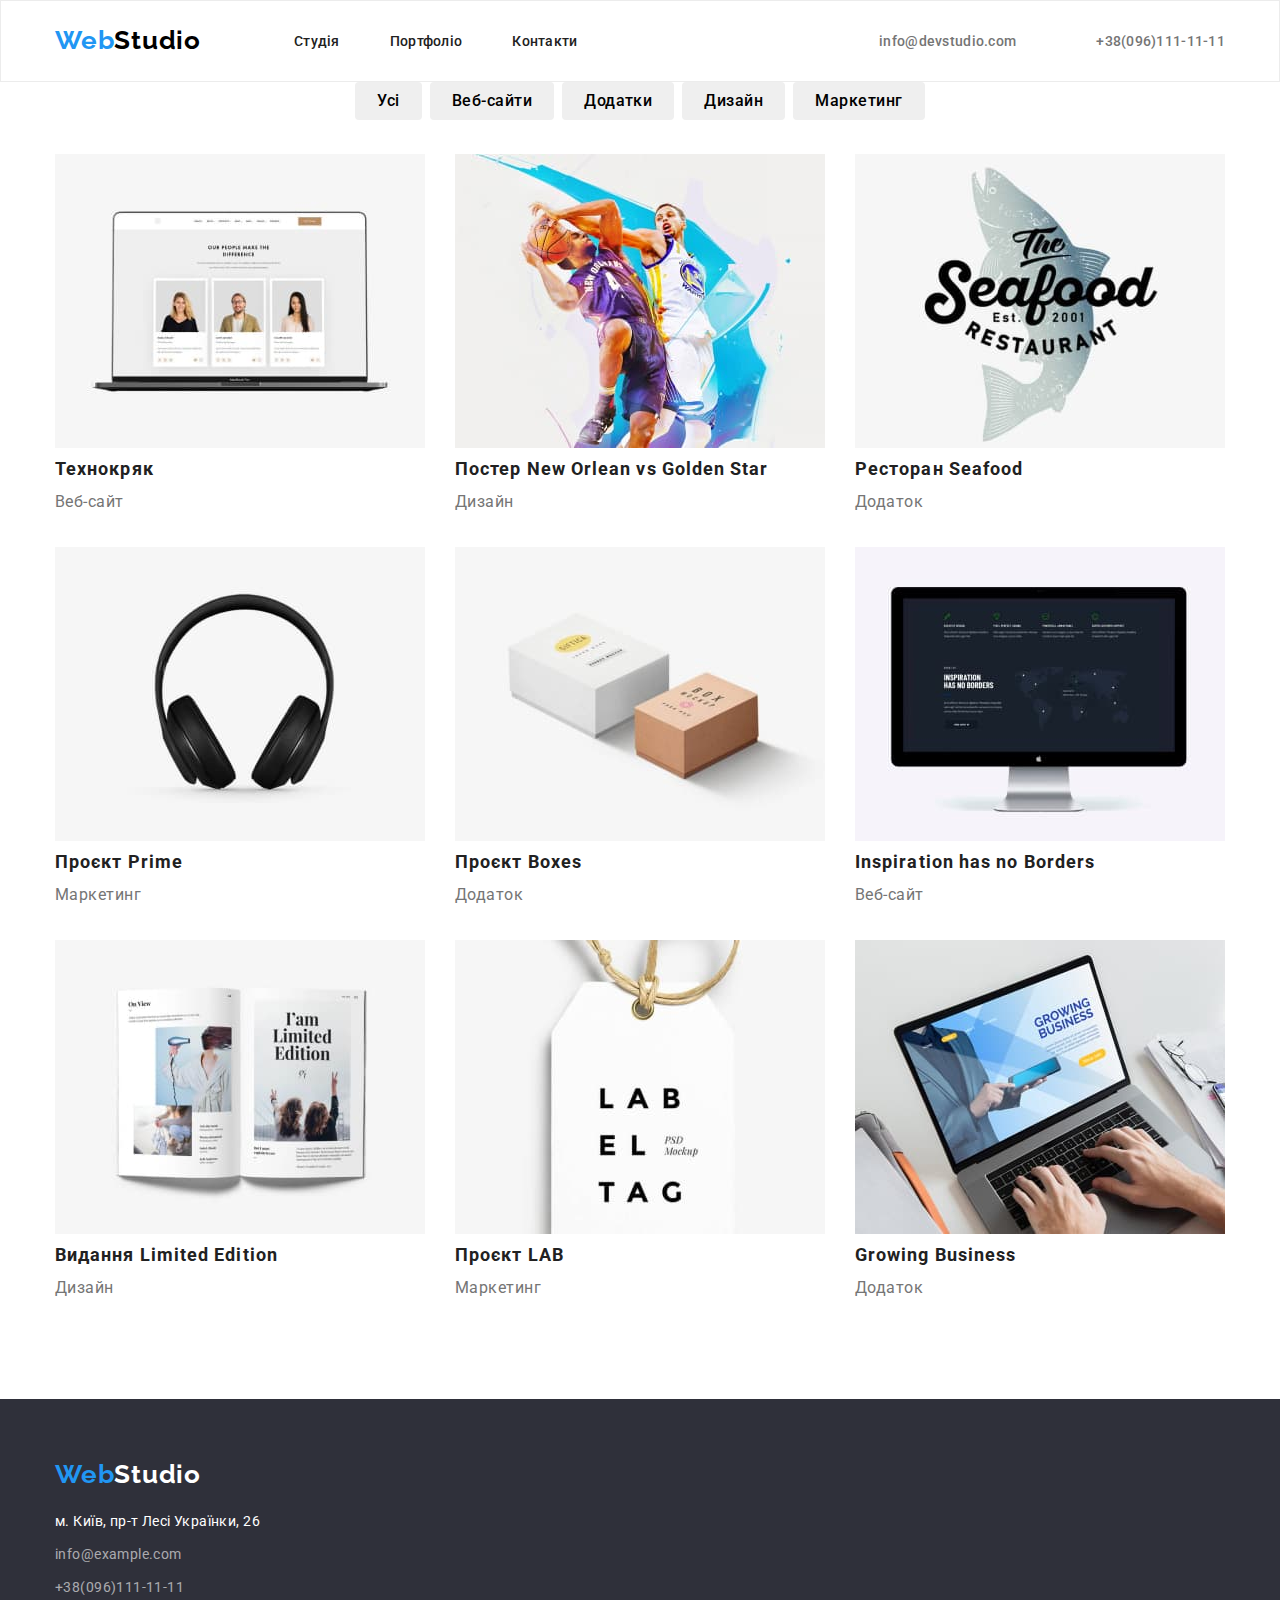
==== portfolio.html @ b7c4934e "goit-markup-hw-03" ====
<!DOCTYPE html>
<html lang="uk">
<head>
    <meta charset="UTF-8">
    <meta http-equiv="X-UA-Compatible" content="IE=edge">
    <meta name="viewport" content="width=device-width, initial-scale=1.0">
    <title>Portfolio</title>
    <link rel="preconnect" href="https://fonts.googleapis.com">
    <link rel="preconnect" href="https://fonts.gstatic.com" crossorigin>
    <link href="https://fonts.googleapis.com/css2?family=Raleway:wght@700&family=Roboto:wght@400;500;700;900&display=swap"
        rel="stylesheet">
        <link rel="stylesheet" href="https://cdnjs.cloudflare.com/ajax/libs/modern-normalize/1.1.0/modern-normalize.min.css">
    <link rel="stylesheet" href="./css/style.css">
</head>
<body>
<header class="page-header">
    <div class="container">
        <div class="page-nav">
            <a class="logo" href="/">
                <span class="logo-accent">Web</span>Studio
            </a>
            <nav class="nav">
                <ul class="nav-list">
                    <li class="item"><a class="menu-link" href="./index.html">Студія</a></li>
                    <li class="item"><a class="menu-link" href="./portfolio.html">Портфоліо</a></li>
                    <li class="item"><a class="menu-link" href="#">Контакти</a></li>
                </ul>
            </nav>
            <ul class="aut-nav">
                <li class="item-nav"><a class="contact-link" href="mailto:info@devstudio.com">info@devstudio.com</a>
                </li>
                <li class="item-nav"><a class="contact-link" href="tel:+380961111111">+38(096)111-11-11</a></li>
            </ul>
        </div>


    </div>
</header>

<main>
    <section class="department">
   <div class="container">
    <h1 class="department-title">Відділи</h1>
    <ul class="department-link">
        <li><button class="button-second" type="button">Усі</button></li>
        <li><button class="button-second" type="button">Веб-сайти</button></li>
        <li><button class="button-second" type="button">Додатки</button></li>
        <li><button class="button-second" type="button">Дизайн</button></li>
        <li><button class="button-second" type="button">Маркетинг</button></li>
    </ul>
   </div>


<!--section projects-->


<div class="container">
    <ul class="progects-list">
        <li  >
            <figure class="progect-item">
                <img src="./images/technocrat.jpg" alt="Технокряк" width="370" />
                <h3 class="projects-title">Технокряк</h3>
                <figcaption class="projects-text">Веб-сайт</figcaption>
            </figure>
        </li>
    
        <li  >
            <figure class="progect-item">
                <img src="./images/design-poster.jpg" alt="Постер New Orlean vs Golden Star" width="370" />
                <h3 class="projects-title">Постер New Orlean vs Golden Star</h3>
                <figcaption class="projects-text">Дизайн</figcaption>
            </figure>
        </li>
        <li  >
            <figure class="progect-item">
                <img src="./images/restaurant.jpg" alt="Ресторан Seafood" width="370" />
                <h3 class="projects-title">Ресторан Seafood</h3>
                <figcaption class="projects-text">Додаток</figcaption>
            </figure>
        </li>
        <li >
            <figure class="progect-item">
                <img src="./images/marketing.jpg" alt="Проєкт Prime" width="370" />
                <h3 class="projects-title">Проєкт Prime</h3>
                <figcaption class="projects-text">Маркетинг</figcaption>
            </figure>
        </li>
        <li >
            <figure class="progect-item">
                <img src="./images/box.jpg" alt="Проєкт Boxes" width="370" />
                <h3 class="projects-title">Проєкт Boxes</h3>
                <figcaption class="projects-text">Додаток</figcaption>
            </figure>
        </li>
    
        <li >
            <figure class="progect-item">
                <img src="./images/web-site.jpg" alt="Inspiration has no Borders" width="370" />
                <h3 class="projects-title">Inspiration has no Borders</h3>
                <figcaption class="projects-text">Веб-сайт</figcaption>
            </figure>
        </li>
        <li >
            <figure class="progect-item">
                <img src="./images/book.jpg" alt="Видання Limited Edition" width="370" />
                <h3 class="projects-title">Видання Limited Edition</h3>
                <figcaption class="projects-text">Дизайн</figcaption>
            </figure>
        </li>
        <li  >
            <figure class="progect-item">
                <img src="./images/lab.jpg" alt="Проєкт LAB" width="370" />
                <h3 class="projects-title">Проєкт LAB</h3>
                <figcaption class="projects-text">Маркетинг</figcaption>
            </figure>
        </li>
        <li  >
            <figure class="progect-item">
                <img src="./images/busines.jpg" alt="Growing Business" width="370" />
                <h3 class="projects-title">Growing Business</h3>
                <figcaption class="projects-text">Додаток</figcaption>
            </figure>
        </li>
    </ul>

</div>
</section>

    
</main>

<footer>

<div class="container">
    <a href="/" class="logo-white">
        <span class="logo-accent">Web</span>Studio
    </a>
    
    <address class="contacts">
        <ul>
            <li>
                <a class="link" href="https://goo.gl/maps/CEJdyvRehDyQKQgW8" target="_blank"
                    rel="noopenes noreferrer nofollow"> м. Київ, пр-т Лесі Українки, 26</a>
            </li>
            <li>
                <a class="link-footer" href="mailto:info@example.com">info@example.com</a>
            </li>
            <li>
                <a class="link-footer" href="tel:+380961111111">+38(096)111-11-11</a>
            </li>
    
    
        </ul>
    </address>

</div>

</footer>
</body>
</html>
---- css/style.css ----
* {
    box-sizing: border-box;
}
h1,
h2,
h3,
h4,
h5,
h6,
p,
ul {
    margin: 0;
    padding: 0;
}
:root {
 --primary-text-color: #212121;
 --secondary-text-color: #757575;
--hero-text-color:#ffffff;
--accent-text-color: #2196f3;
--black-text-color: #000000;
--primary-white-color: #f5f5f5;
--secondary-color: #2f303a;
--button: #F5F4FA;
--button-focus: #188CE8;
--secondary-button: #EEEEEE;
--border:#ECECEC;

}
body {
    background-color: var(--hero-text-color) ;
    color: var(--primary-text-color) ;
    font-family: 'Roboto', sans-serif;
    font-size: 14px;
    cursor: pointer;
    font-weight: 400;
}
ul {
    list-style: none;
}

/* навигация*/
.page-header{
    border: 1px solid var(--border);
}
.container {
    margin-left: auto;
    margin-right: auto;
    width: 1200px;
    padding: 0 15px;
}

.logo{
    display: block;
    font-family: 'Raleway';
        color: var(--black-text-color);
        font-weight: 700;
        font-size: 26px;
        line-height: 1.2;
        text-decoration: none;
        letter-spacing: 0.03em;
       
        margin-right: 93px;
        
       
}
/*.logo-accent{
    color: var(--accent-text-color) border: 1px solid #000000;
        text-shadow : 0px 4px 4px rgba(0, 0, 0, 0.25);
}
*/
.current-link,
.nav :hover,
.nav :focus{
    color: var(--accent-text-color);
}

.page-nav{
display: flex;
    
    align-items: center;
}
.nav-list{
    display: flex;


}


.menu-link {
    display: block;
    color: var(--primary-text-color);
    font-weight: 500;
    line-height: 1.15;
    letter-spacing: 0.02em;
    text-decoration: none;
    padding-top: 32px;
    padding-bottom: 32px;
    
}
.item:not(:last-child){
    margin-right: 50px;
}
.aut-nav {
    display: flex;
    gap: 30px;
    margin-left: auto ;
}
.aut-nav .item-nav + .item-nav{
    margin-left: 50px;
}

.contact-link{
    color: var(--secondary-text-color);
    font-weight: 500;
    line-height: 1.15;
    letter-spacing: 0.02em;
    text-decoration: none;
}




.aut-nav :hover,
.aut-nav :focus{
    color: var(--accent-text-color)
}
/* герой*/
.hero {
    background-color: var(--secondary-color);
    text-align: center;
}
.hero-titel{  
    margin-top: 0;
    margin-bottom: 30px;
    color: var(--hero-text-color);
        background-color: var(--secondary-color);
        font-family: 'Roboto';
            font-weight: 900;
            font-size: 44px;
            line-height: 60px;
            text-align: center;
            letter-spacing: 0.06em;
            text-transform: uppercase;
}
 /* описание компании */
.quality {
    border: 2px solid var(--border);
    
}
.qualiti-list{
    display: flex;
        gap: 30px;
}
.quality-title {
    padding-top: 94px;
    margin-bottom: 0;
    color: var(--primary-text-color);
        font-size: 14px;
        font-weight: 700;
        line-height: 1.15;
        letter-spacing: 0.03em;
        text-transform: uppercase;
}
.quality-text{
   margin-top: 10px;
   margin-bottom: 118px;
    color: var(--secondary-text-color);
    line-height: 1.7;
    letter-spacing: 0.03em;
}
/* які проекти*/


.work{
    
}
.work-title{
    
    
    margin-bottom: 0;
    color: var(--primary-text-color);
    font-weight: 700;
    font-size: 36px;
    line-height: 1.15;
    text-align: center;
    letter-spacing: 0.03em;
        
}
.work-list{
    display: flex;
        gap: 30px;
}
.work-img {
    margin-top: 50px;
    padding-bottom: 94px;
    
}



/* команда */
.team {
    
    background-color: var(--button);
    padding-bottom: 96px;
}
.team-title {
    padding-top: 94px;
        color: var(--primary-text-color);

        
            font-weight: 700;
            font-size: 36px;
            line-height: 1.16;
            text-align: center;
            letter-spacing: 0.03em;
}
.team-img  {
    margin-top: 50px;
    margin-bottom: 0px;
    
    display: inline-block;
        max-width: 270px;
        object-fit: cover;
    }

.conteiner-card{
    padding: 30px ;
    
        box-shadow: 0px 1px 3px rgba(0, 0, 0, 0.12), 0px 1px 1px rgba(0, 0, 0, 0.14), 0px 2px 1px rgba(0, 0, 0, 0.2);
        border-radius: 0px 0px 4px 4px;
   
    background-color: var(--hero-text-color);

}
.team-list{
    display: flex;
    gap: 30px;
}
.team-name {
    
    color: var(--primary-text-color);
        font-weight: 500;
        font-size: 16px;
        line-height: 1.2;
        letter-spacing: 0.03em;

        min-width: 130px;
        margin-top: 30px;
        margin-bottom: 0;
}
.team-text {
        font-size: 16px;
        line-height: 1.2;
        color:var(--secondary-text-color);
        letter-spacing: 0.03em;

        margin-top: 10px;
        margin-bottom: 0;
}

/* підвал*/
footer{
    background-color: var(--secondary-color);
 
}

.logo-white {
    display: block;
    font-family: 'Raleway';
    font-weight: 700;
    font-size: 26px;
    line-height: 1.2;
    color: var(--hero-text-color);
    text-decoration: none;
    letter-spacing: 0.03em;

    padding-top: 60px;
}
.logo-accent {
    color: var(--accent-text-color);
}
    
.contacts {

}
.link {
    display: block;
    font-style: normal;
    line-height: 1.7;
    color: var(--hero-text-color);
    text-decoration: none;
    letter-spacing: 0.03em;

    margin-top: 20px;
}
.link-footer{
    display: block;
    font-style: normal;
    color: rgba(255, 255, 255, 0.6);        
        line-height: 1.7;    
        letter-spacing: 0.03em;
        text-decoration: none;

        margin-top: 9px;
}

/* порфоліо вітділи*/
.department

.department-title {

        position: absolute;
        white-space: nowrap;
        width: 1px;
        height: 1px;
        overflow: hidden;
        border: 0;
        padding: 0;
        clip: rect(0 0 0 0);
        clip-path: inset(50%);
        margin: -1px;
}
.department-link{
    display: flex;
    gap:8px;
    justify-content: center;
}
/* приклади робіт*/
.progects-list{
    display: flex;
    flex-wrap: wrap;
    
    gap: 30px;
    justify-content: space-between;
    padding-bottom: 96px;
}

.progect-item {
    display: block;
    margin: 0;
    


}
.projects-title{
        font-weight: 700;
        font-size: 18px;
        line-height: 2;
        letter-spacing: 0.06em;
}



.projects-text{
        font-size: 16px;
        line-height: 1.87;
        letter-spacing: 0.03em;
        color: var(--secondary-text-color);
}
/* кнопка*/
.button {
       
        background-color: var(----secondary-button);
        color: var(--primary-text-color);
        cursor: pointer;
        
        
} 
/* кнопка герой*/
.button-hero {
    display: inline-block;
        
        font-family: 'Roboto',sans-serif;
        font-weight: 700;
        font-size: 16px;
        line-height: 1.88;
        letter-spacing: 0.06em;
        background-color: var(--accent-text-color);
        color: var(--hero-text-color);
            min-width: 216px;
            height: 50px;
            text-align: center;
            padding: 10px 32px;
            border-radius: 4px;
            border: none;
    
    

}
.button-hero:hover,
.button-hero:focus {
    color: var(--hero-text-color);
background-color: var(--button-focus);

}
/* кнопка порфоліо*/
.button-second {
    display: inline-block;
    font-family: 'Roboto',sans-serif;
    font-weight: 500;
    font-size: 16px;
    line-height: 1.62;
    text-align: center;
    letter-spacing: 0.03em;
        padding-bottom: 16px;
        margin-bottom: 34px;
        justify-content: center;
        padding: 6px 22px;
        border: none;
        border-radius: 4px;



}
.button-second:focus,
.button-second:hover {
    color: var(--hero-text-color);
    background-color: var(--accent-text-color);
    }
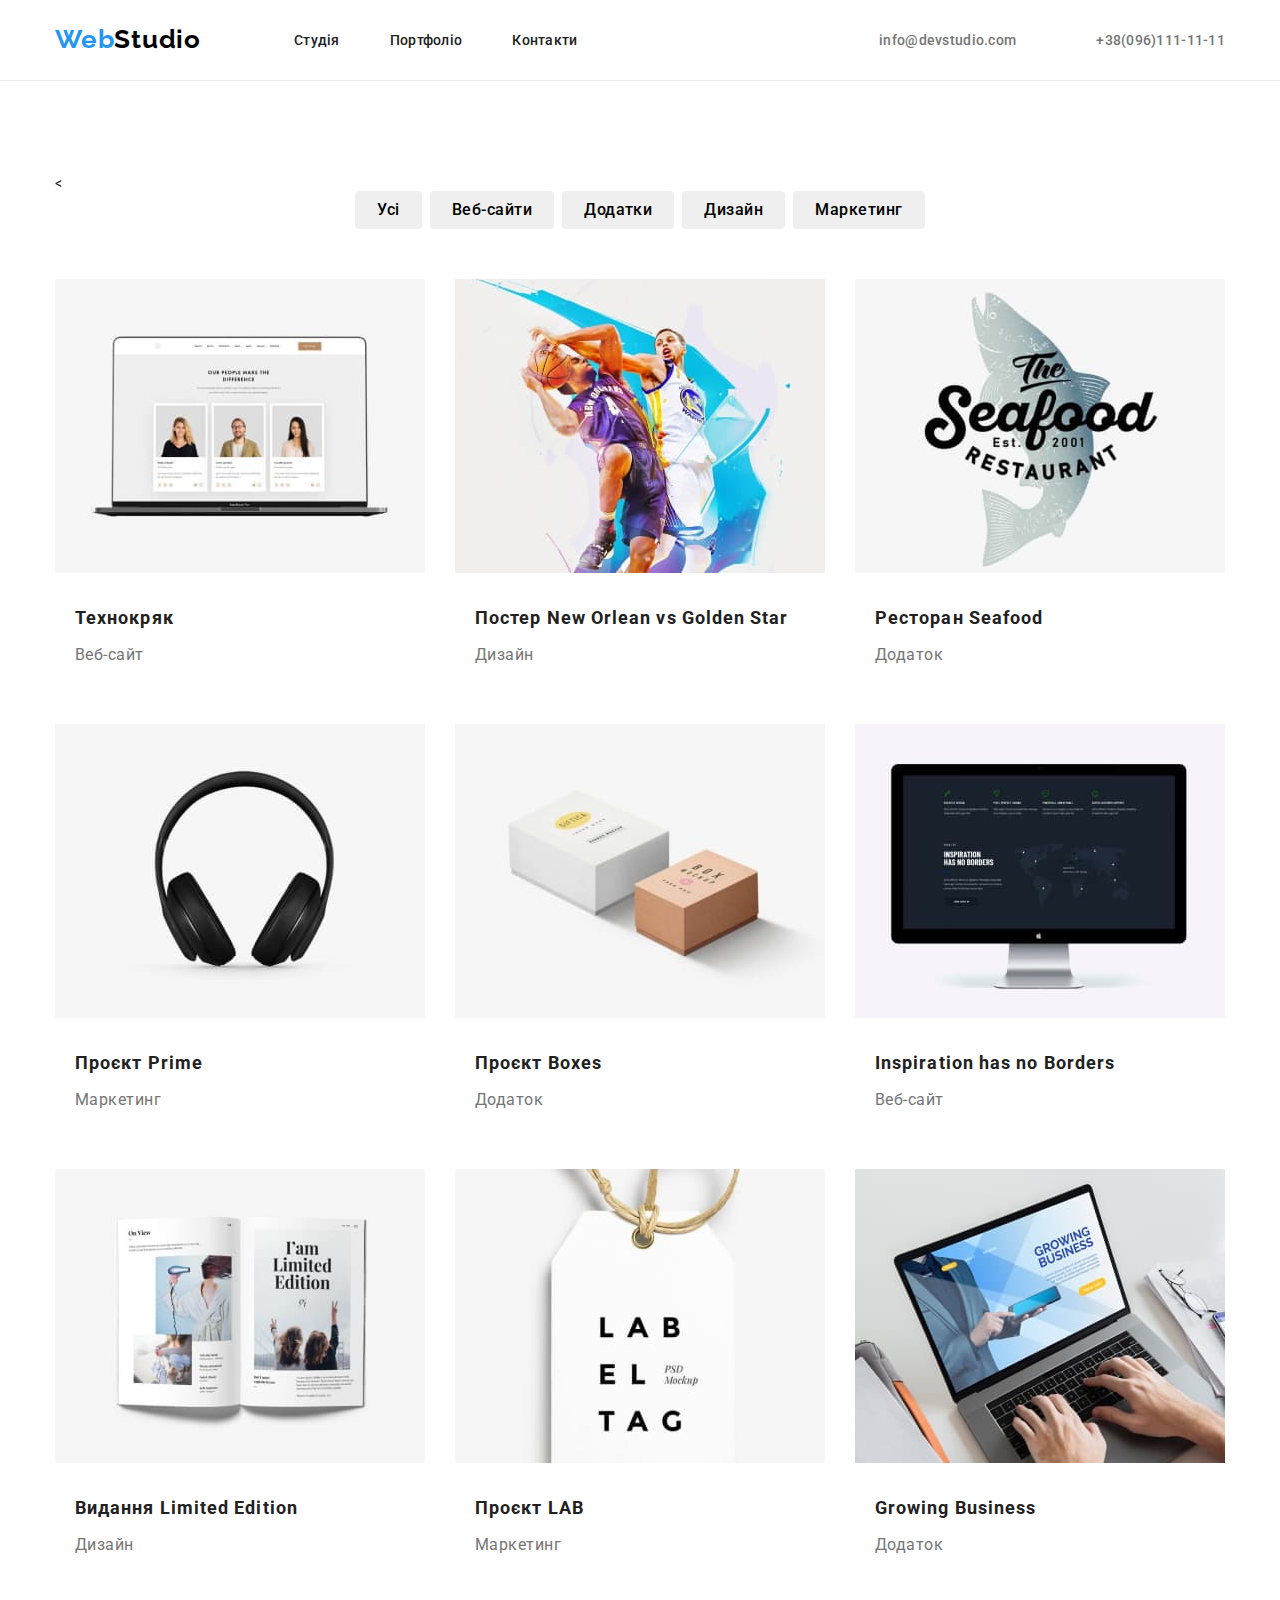
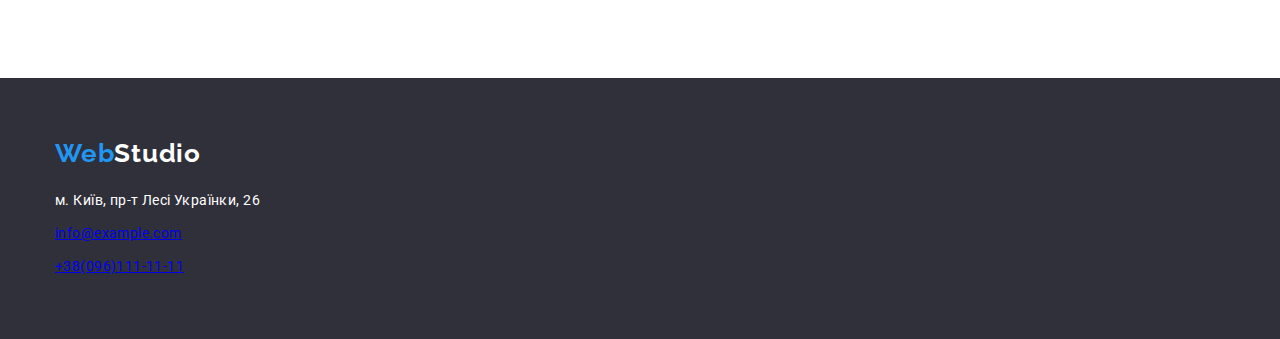
==== commit 8bec414e: "correction" ====
--- a/portfolio.html
+++ b/portfolio.html
@@ -40,7 +40,7 @@
 <main>
     <section class="department">
    <div class="container">
-    <h1 class="department-title">Відділи</h1>
+    <<h1 class="department-title">Відділи</h1>
     <ul class="department-link">
         <li><button class="button-second" type="button">Усі</button></li>
         <li><button class="button-second" type="button">Веб-сайти</button></li>
@@ -57,69 +57,79 @@
 <div class="container">
     <ul class="progects-list">
         <li  >
-            <figure class="progect-item">
+           
                 <img src="./images/technocrat.jpg" alt="Технокряк" width="370" />
+                <div class="progect-item">
                 <h3 class="projects-title">Технокряк</h3>
-                <figcaption class="projects-text">Веб-сайт</figcaption>
-            </figure>
+                <p class="projects-text">Веб-сайт</p>
+            </div>
         </li>
     
         <li  >
-            <figure class="progect-item">
+            
                 <img src="./images/design-poster.jpg" alt="Постер New Orlean vs Golden Star" width="370" />
+                <div class="progect-item">
                 <h3 class="projects-title">Постер New Orlean vs Golden Star</h3>
-                <figcaption class="projects-text">Дизайн</figcaption>
-            </figure>
+                <p class="projects-text">Дизайн</p>
+                </div>
         </li>
         <li  >
-            <figure class="progect-item">
+            
                 <img src="./images/restaurant.jpg" alt="Ресторан Seafood" width="370" />
+                <div class="progect-item">
                 <h3 class="projects-title">Ресторан Seafood</h3>
-                <figcaption class="projects-text">Додаток</figcaption>
-            </figure>
+                <p class="projects-text">Додаток</p>
+                </div>
         </li>
         <li >
-            <figure class="progect-item">
+            
+            
                 <img src="./images/marketing.jpg" alt="Проєкт Prime" width="370" />
+                <div class="progect-item">
                 <h3 class="projects-title">Проєкт Prime</h3>
-                <figcaption class="projects-text">Маркетинг</figcaption>
-            </figure>
+                <p class="projects-text">Маркетинг</p>
+                </div>
         </li>
         <li >
-            <figure class="progect-item">
+            
                 <img src="./images/box.jpg" alt="Проєкт Boxes" width="370" />
+                <div class="progect-item">
                 <h3 class="projects-title">Проєкт Boxes</h3>
-                <figcaption class="projects-text">Додаток</figcaption>
-            </figure>
+                <p class="projects-text">Додаток</p>
+                </div>
         </li>
     
         <li >
-            <figure class="progect-item">
+      
                 <img src="./images/web-site.jpg" alt="Inspiration has no Borders" width="370" />
+                <div class="progect-item">
                 <h3 class="projects-title">Inspiration has no Borders</h3>
-                <figcaption class="projects-text">Веб-сайт</figcaption>
-            </figure>
+                <p class="projects-text">Веб-сайт</p>
+                </div>
         </li>
         <li >
-            <figure class="progect-item">
+            
                 <img src="./images/book.jpg" alt="Видання Limited Edition" width="370" />
+                <div class="progect-item">
                 <h3 class="projects-title">Видання Limited Edition</h3>
-                <figcaption class="projects-text">Дизайн</figcaption>
-            </figure>
+                <p class="projects-text">Дизайн</p>
+                </div>
         </li>
         <li  >
-            <figure class="progect-item">
+           
                 <img src="./images/lab.jpg" alt="Проєкт LAB" width="370" />
+                <div class="progect-item">
                 <h3 class="projects-title">Проєкт LAB</h3>
-                <figcaption class="projects-text">Маркетинг</figcaption>
-            </figure>
+                <p class="projects-text">Маркетинг</p>
+                </div>
         </li>
         <li  >
-            <figure class="progect-item">
+           
                 <img src="./images/busines.jpg" alt="Growing Business" width="370" />
+                <div class="progect-item">
                 <h3 class="projects-title">Growing Business</h3>
-                <figcaption class="projects-text">Додаток</figcaption>
-            </figure>
+                <p class="projects-text">Додаток</p>
+                </div>
         </li>
     </ul>
 
@@ -138,14 +148,14 @@
     
     <address class="contacts">
         <ul>
-            <li>
+            <li class="link-contacts">
                 <a class="link" href="https://goo.gl/maps/CEJdyvRehDyQKQgW8" target="_blank"
                     rel="noopenes noreferrer nofollow"> м. Київ, пр-т Лесі Українки, 26</a>
             </li>
-            <li>
+            <li class="link-contacts">
                 <a class="link-footer" href="mailto:info@example.com">info@example.com</a>
             </li>
-            <li>
+            <li class="link-contacts">
                 <a class="link-footer" href="tel:+380961111111">+38(096)111-11-11</a>
             </li>
     
--- a/css/style.css
+++ b/css/style.css
@@ -40,13 +40,13 @@
 
 /* навигация*/
 .page-header{
-    border: 1px solid var(--border);
+    border-bottom: 1px solid var(--border);
 }
 .container {
     margin-left: auto;
     margin-right: auto;
     width: 1200px;
-    padding: 0 15px;
+    padding: 0px 15px;
 }
 
 .logo{
@@ -115,6 +115,8 @@
     line-height: 1.15;
     letter-spacing: 0.02em;
     text-decoration: none;
+    padding-top: 32px;
+        padding-bottom: 32px;
 }
 
 
@@ -128,6 +130,8 @@
 .hero {
     background-color: var(--secondary-color);
     text-align: center;
+    padding-top: 200px;
+        padding-bottom: 200px;
 }
 .hero-titel{  
     margin-top: 0;
@@ -141,18 +145,24 @@
             text-align: center;
             letter-spacing: 0.06em;
             text-transform: uppercase;
+            
+            margin-left: 237px;
+            margin-right: 237px;
+
 }
  /* описание компании */
-.quality {
-    border: 2px solid var(--border);
-    
-}
+.company{
+    padding-top: 94px;
+    padding-bottom: 94px;
+}
+
+
 .qualiti-list{
     display: flex;
         gap: 30px;
 }
 .quality-title {
-    padding-top: 94px;
+    padding-top: 0px;
     margin-bottom: 0;
     color: var(--primary-text-color);
         font-size: 14px;
@@ -163,21 +173,21 @@
 }
 .quality-text{
    margin-top: 10px;
-   margin-bottom: 118px;
+   margin-bottom: 0px;
     color: var(--secondary-text-color);
     line-height: 1.7;
     letter-spacing: 0.03em;
 }
 /* які проекти*/
-
-
 .work{
-    
-}
+    padding-top: 94px;
+    padding-bottom: 94px;
+}
+
 .work-title{
     
-    
-    margin-bottom: 0;
+    padding-top: 0px;
+    margin-bottom: 50px;
     color: var(--primary-text-color);
     font-weight: 700;
     font-size: 36px;
@@ -191,8 +201,7 @@
         gap: 30px;
 }
 .work-img {
-    margin-top: 50px;
-    padding-bottom: 94px;
+    margin-top: 0px;
     
 }
 
@@ -200,12 +209,14 @@
 
 /* команда */
 .team {
-    
+    padding-top: 94px;
+    padding-bottom: 0px;
     background-color: var(--button);
-    padding-bottom: 96px;
+   
 }
 .team-title {
-    padding-top: 94px;
+    padding-top: 0px;
+    margin-bottom: 50px;
         color: var(--primary-text-color);
 
         
@@ -216,11 +227,12 @@
             letter-spacing: 0.03em;
 }
 .team-img  {
-    margin-top: 50px;
+    margin-top: 0px;
     margin-bottom: 0px;
     
-    display: inline-block;
-        max-width: 270px;
+    display: block;
+        max-width: 100%;
+        height: auto;
         object-fit: cover;
     }
 
@@ -244,25 +256,24 @@
         font-size: 16px;
         line-height: 1.2;
         letter-spacing: 0.03em;
-
-        min-width: 130px;
-        margin-top: 30px;
-        margin-bottom: 0;
+        text-align: center;
+        
 }
 .team-text {
         font-size: 16px;
         line-height: 1.2;
         color:var(--secondary-text-color);
         letter-spacing: 0.03em;
-
+        text-align: center;
         margin-top: 10px;
-        margin-bottom: 0;
+        margin-bottom: 0px;
 }
 
 /* підвал*/
 footer{
     background-color: var(--secondary-color);
- 
+    padding-top: 60px;
+    padding-bottom: 60px;
 }
 
 .logo-white {
@@ -275,14 +286,14 @@
     text-decoration: none;
     letter-spacing: 0.03em;
 
-    padding-top: 60px;
+   padding-bottom: 20px;
 }
 .logo-accent {
     color: var(--accent-text-color);
 }
     
 .contacts {
-
+margin-bottom: 0px;
 }
 .link {
     display: block;
@@ -291,22 +302,30 @@
     color: var(--hero-text-color);
     text-decoration: none;
     letter-spacing: 0.03em;
-
-    margin-top: 20px;
-}
-.link-footer{
-    display: block;
-    font-style: normal;
-    color: rgba(255, 255, 255, 0.6);        
-        line-height: 1.7;    
+}
+
+.link-contacts {
+    margin-top: 9px;
+    display: block;
+        font-style: normal;
+        color: rgba(255, 255, 255, 0.6);
+        line-height: 1.7;
         letter-spacing: 0.03em;
         text-decoration: none;
 
-        margin-top: 9px;
+}
+.link-contacts:first-child {
+    margin-top: 0px;
+    
+
 }
 
 /* порфоліо вітділи*/
-.department
+.department {
+    padding-top: 94px;
+    padding-bottom: 94px;
+    }
+
 
 .department-title {
 
@@ -325,6 +344,7 @@
     display: flex;
     gap:8px;
     justify-content: center;
+    margin-bottom: 50px;
 }
 /* приклади робіт*/
 .progects-list{
@@ -333,11 +353,12 @@
     
     gap: 30px;
     justify-content: space-between;
-    padding-bottom: 96px;
+    
 }
 
 .progect-item {
     display: block;
+    padding: 24px 20px;
     margin: 0;
     
 
@@ -348,6 +369,9 @@
         font-size: 18px;
         line-height: 2;
         letter-spacing: 0.06em;
+        margin: 0px;
+        padding-bottom: 4px;
+
 }
 
 
@@ -357,6 +381,7 @@
         line-height: 1.87;
         letter-spacing: 0.03em;
         color: var(--secondary-text-color);
+        margin: 0px;
 }
 /* кнопка*/
 .button {
@@ -403,8 +428,7 @@
     line-height: 1.62;
     text-align: center;
     letter-spacing: 0.03em;
-        padding-bottom: 16px;
-        margin-bottom: 34px;
+        
         justify-content: center;
         padding: 6px 22px;
         border: none;
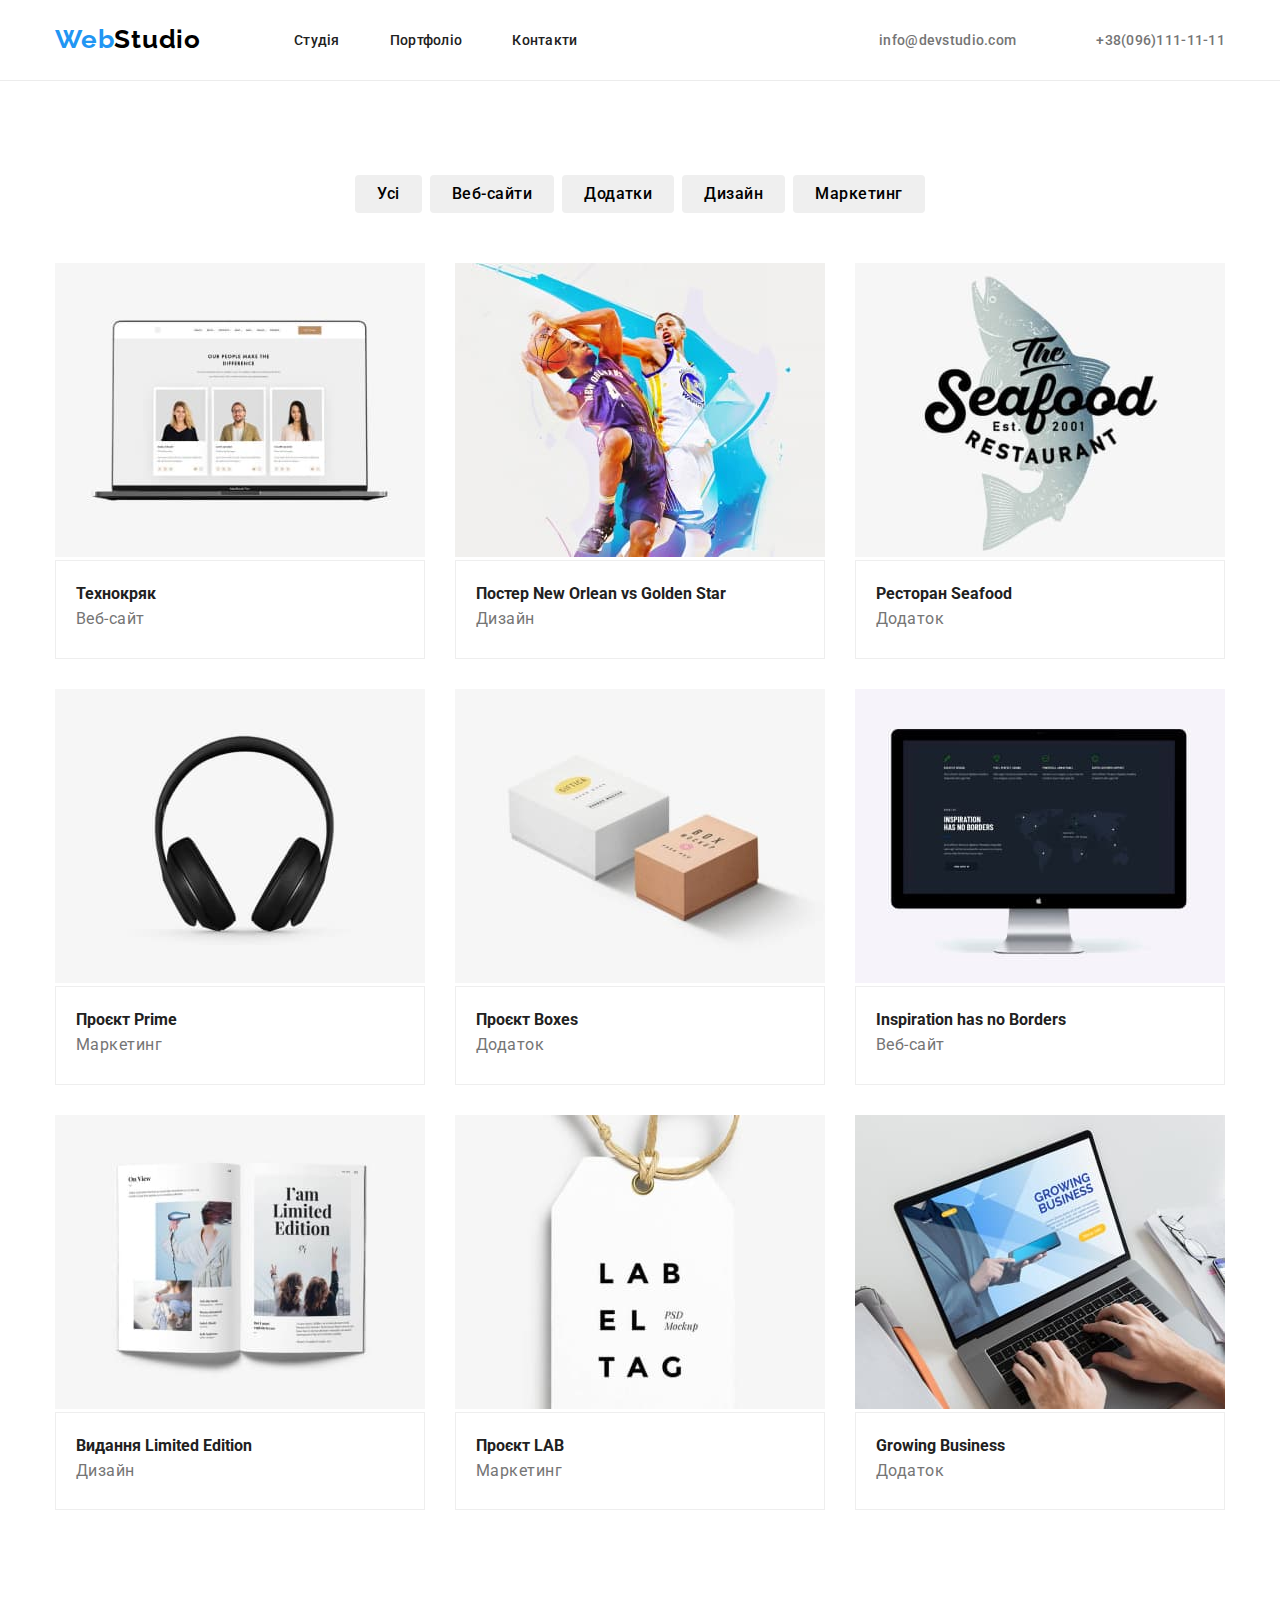
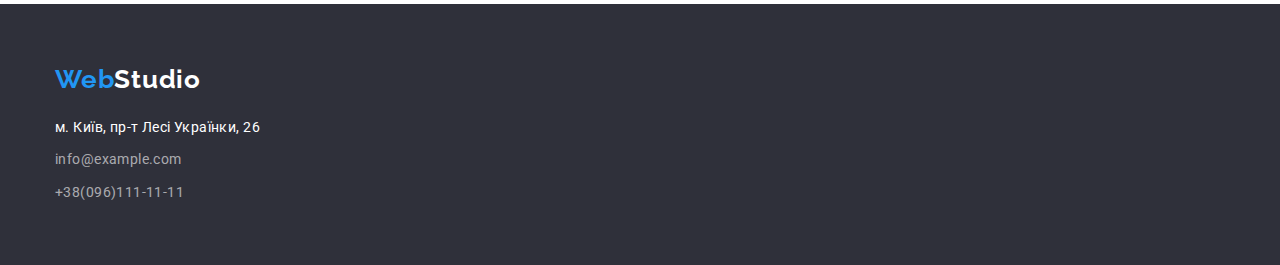
==== commit 2a3467eb: "исправил" ====
--- a/portfolio.html
+++ b/portfolio.html
@@ -40,7 +40,7 @@
 <main>
     <section class="department">
    <div class="container">
-    <<h1 class="department-title">Відділи</h1>
+    <h1 class="department-title">Відділи</h1>
     <ul class="department-link">
         <li><button class="button-second" type="button">Усі</button></li>
         <li><button class="button-second" type="button">Веб-сайти</button></li>
--- a/css/style.css
+++ b/css/style.css
@@ -24,6 +24,7 @@
 --button-focus: #188CE8;
 --secondary-button: #EEEEEE;
 --border:#ECECEC;
+
 
 }
 body {
@@ -151,11 +152,12 @@
 
 }
  /* описание компании */
-.company{
+
+    
+
+.qualiti{
     padding-top: 94px;
-    padding-bottom: 94px;
-}
-
+}
 
 .qualiti-list{
     display: flex;
@@ -210,7 +212,7 @@
 /* команда */
 .team {
     padding-top: 94px;
-    padding-bottom: 0px;
+    padding-bottom: 94px;
     background-color: var(--button);
    
 }
@@ -306,14 +308,16 @@
 
 .link-contacts {
     margin-top: 9px;
+}
+.link-footer{
     display: block;
         font-style: normal;
         color: rgba(255, 255, 255, 0.6);
         line-height: 1.7;
         letter-spacing: 0.03em;
         text-decoration: none;
-
-}
+}
+
 .link-contacts:first-child {
     margin-top: 0px;
     
@@ -350,7 +354,8 @@
 .progects-list{
     display: flex;
     flex-wrap: wrap;
-    
+    margin: 0px;
+    padding: 0px;
     gap: 30px;
     justify-content: space-between;
     
@@ -360,7 +365,12 @@
     display: block;
     padding: 24px 20px;
     margin: 0;
-    
+
+    box-sizing: border-box;
+        width: 370px;
+       
+        border: 1px solid var(--secondary-button);
+    }
 
 
 }
